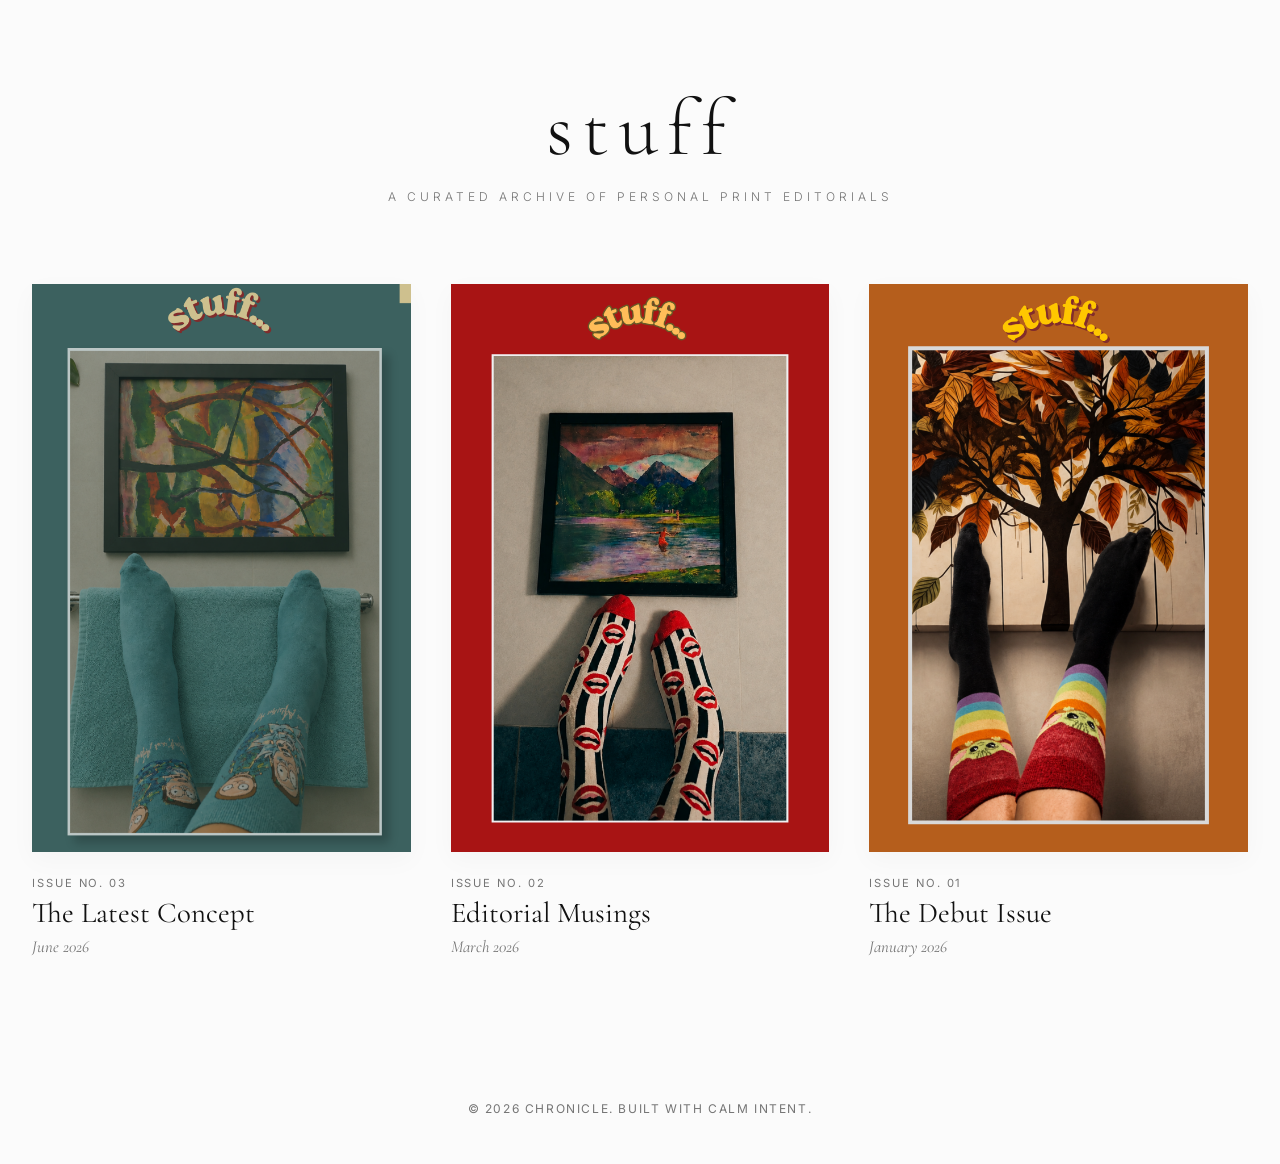
==== index.html @ 2f14ea39 "Initialize STUFF high-end editorial archive PWA" ====
<!DOCTYPE html>
<html lang="en">
<head>
    <meta charset="UTF-8">
    <meta name="viewport" content="width=device-width, initial-scale=1.0">
    <title>stuff | Print Archive</title>
    <link rel="stylesheet" href="assets/css/styles.css"> 
    <link rel="preconnect" href="https://fonts.googleapis.com">
    <link rel="preconnect" href="https://fonts.gstatic.com" crossorigin>
    <link href="https://fonts.googleapis.com/css2?family=Cormorant+Garamond:ital,wght@0,300;0,400;0,600&family=Inter:wght@200;300;400&display=swap" rel="stylesheet">
    <!-- PWA Installation Controls -->
    <link rel="manifest" href="manifest.json">
    <meta name="theme-color" content="#fbfbfb">
    <meta name="apple-mobile-web-app-capable" content="yes">
</head>
<body class="kindle-home">

    <header class="site-header">
        <h1 class="site-title">stuff</h1>
        <p class="site-subtitle">A Curated Archive of Personal Print Editorials</p>
    </header>

    <main class="archive-showcase-container">
        <div id="bookshelf"></div>
    </main>

    <footer class="site-footer">
        <p>&copy; 2026 Chronicle. Built with calm intent.</p>
    </footer>

    <script src="assets/js/app.js"></script>
</body>
</html>
---- assets/css/styles.css ----
/* ==========================================================================
   1. CORE DESIGN TOKEN VARIABLES & RESETS
   ========================================================================== */
:root {
    /* Precise soft, clean Kindle-for-PC neutral canvas tones */
    --bg-warm-paper: #fbfbfb;   
    --text-charcoal: #111111;   
    --text-muted: #757575;
    --font-serif: 'Cormorant Garamond', Georgia, serif;
    --font-sans: 'Inter', system-ui, sans-serif;
}

* {
    box-sizing: border-box;
    margin: 0;
    padding: 0;
}

body {
    background-color: var(--bg-warm-paper);
    color: var(--text-charcoal);
    font-family: var(--font-sans);
    -webkit-font-smoothing: antialiased;
    min-height: 100vh;
    display: flex;
    flex-direction: column;
}

/* ==========================================================================
   2. HOMEPAGE BRAND HEADER SYSTEM
   ========================================================================== */
.site-header {
    padding: 5rem 2rem 3rem 2rem;
    text-align: center;
}

.site-title {
    font-family: var(--font-serif);
    font-size: 5rem; /* Large commanding brand presence */
    font-weight: 300;
    letter-spacing: 0.6rem;
    margin-bottom: 0.75rem;
    color: var(--text-charcoal);
}

.site-subtitle {
    font-size: 0.75rem;
    font-weight: 300;
    text-transform: uppercase;
    letter-spacing: 0.25rem;
    color: var(--text-muted);
}

/* ==========================================================================
   3. WIDESCREEN VOGUE-STYLE 3-COLUMN SHOWCASE GRID
   ========================================================================== */
.archive-showcase-container {
    flex: 1;
    max-width: 1350px; /* Opens up layout width constraints completely */
    margin: 0 auto;
    width: 100%;
    padding: 2rem 2rem 6rem 2rem;
}

.horizontal-showcase-row {
    display: grid;
    grid-template-columns: repeat(3, 1fr); /* Enforces exactly 3 magazine columns across */
    gap: 4rem 2.5rem;                     /* Clean, uniform spatial gaps */
    width: 100%;
}

/* Individual Grid Card Elements */
.premium-editorial-card {
    display: flex;
    flex-direction: column;
    text-decoration: none;
    color: inherit;
    width: 100%;
}

/* Tall, elegant vertical cover crop frames */
.showcase-cover-frame {
    width: 100%;
    aspect-ratio: 2 / 3; /* Matches premium print-media proportions */
    overflow: hidden;
    background-color: rgba(0,0,0,0.01);
    box-shadow: 0 8px 25px rgba(0, 0, 0, 0.03); /* Crisp, subtle flat shadow edges */
}

.showcase-img {
    width: 100%;
    height: 100%;
    object-fit: cover;
    display: block;
}

/* Clean Typography Blocks Directly Beneath Images */
.showcase-meta-block {
    margin-top: 1.5rem;
    display: flex;
    flex-direction: column;
    text-align: left;
}

.issue-tag {
    font-size: 0.7rem;
    text-transform: uppercase;
    letter-spacing: 0.12rem;
    color: var(--text-muted);
    margin-bottom: 0.4rem;
}

.issue-title {
    font-family: var(--font-serif);
    font-size: 1.8rem;
    font-weight: 400;
    line-height: 1.2;
    margin-bottom: 0.3rem;
    color: var(--text-charcoal);
}

.issue-date {
    font-family: var(--font-serif);
    font-style: italic;
    font-size: 1.05rem;
    color: var(--text-muted);
}

/* ==========================================================================
   4. IMMERSIVE WARM PAPER KINDLE READING ROOM
   ========================================================================== */
.reader-body {
    background-color: #f6f6f6 !important; /* Neutral structural gray framing container background */
    color: var(--text-charcoal);
    overflow: hidden;
    height: 100vh;
    padding: 0;
}

.reader-nav {
    display: flex;
    justify-content: space-between;
    align-items: center;
    padding: 1rem 2.5rem;
    background-color: var(--bg-warm-paper);
    border-bottom: 1px solid #e5e5e5;       /* Modern, low-contrast separator */
    z-index: 100;
    position: relative;
    font-family: var(--font-sans);
}

.back-button {
    color: var(--text-charcoal);
    text-decoration: none;
    font-size: 0.8rem;
    text-transform: uppercase;
    letter-spacing: 0.15rem;
}

.reader-issue-title {
    font-family: var(--font-serif);
    font-style: italic;
    font-size: 1.2rem;
    font-weight: 400;
}

.page-indicator {
    font-size: 0.85rem;
    color: var(--text-muted);
    letter-spacing: 0.05rem;
}

.reader-viewport {
    height: calc(100vh - 65px);
    width: 100%;
    overflow: hidden;
    position: relative;
}

.container-scroll {
    height: 100%;
    overflow-y: auto;
    padding: 4rem 0;
    display: flex;
    flex-direction: column;
    align-items: center;
    gap: 4rem;
    scroll-behavior: smooth;
    background-color: #fbfbfb !important; /* Matches clean text backdrop from screenshot */
}

/* ==========================================================================
   5. HIGH-RES SEAMLESS CANVAS BLENDING & TEXT LAYERS
   ========================================================================== */
.page-container {
    position: relative;
    max-width: 85%;
    width: auto;
    height: auto;
    background-color: transparent !important; 
    box-shadow: none !important; /* Discards ugly gray boxy borders completely */
}

.page-container canvas {
    display: block;
    width: 100%;
    height: auto !important;
    mix-blend-mode: multiply; /* Melts white document layers into the background seamlessly */
    filter: multiply; 
}

/* Crisp Selection Overlay Coordinate Maps */
.textLayer {
    position: absolute;
    left: 0;
    top: 0;
    right: 0;
    bottom: 0;
    overflow: hidden;
    opacity: 1;
    line-height: 1.0;
    mix-blend-mode: multiply;
}

.textLayer > span {
    color: transparent;
    position: absolute;
    white-space: pre;
    cursor: text;
    transform-origin: 0% 0%;
}

.textLayer ::selection {
    background: rgba(0, 0, 255, 0.15);
}

/* ==========================================================================
   6. EDITORIAL LOADER SYSTEM CONFIGURATIONS
   ========================================================================== */
.reader-placeholder {
    position: absolute;
    top: 0;
    left: 0;
    width: 100%;
    height: 100%;
    display: flex;
    flex-direction: column;
    justify-content: center;
    align-items: center;
    background-color: #fbfbfb !important; /* Locks background parameters together */
    z-index: 90;
    transition: opacity 0.4s ease;
}

.loading-cover-blur {
    max-width: 280px;
    height: auto;
    aspect-ratio: 1 / 1.414;
    object-fit: cover;
    box-shadow: 0 15px 35px rgba(0, 0, 0, 0.04);
    margin-bottom: 2rem;
}

.loading-text {
    font-family: var(--font-serif);
    font-style: italic;
    font-size: 1.2rem;
    color: var(--text-muted);
    margin-top: 1rem;
}

.spinner-editorial {
    width: 32px;
    height: 32px;
    border: 2px solid rgba(0, 0, 0, 0.05);
    border-top-color: var(--text-charcoal);
    border-radius: 50%;
    animation: spinEditorial 1s infinite linear;
}

@keyframes spinEditorial {
    0% { transform: rotate(0deg); }
    100% { transform: rotate(360deg); }
}

/* ==========================================================================
   7. FOOTER SYSTEM SYSTEM
   ========================================================================== */
.site-footer {
    text-align: center;
    padding: 3rem 0;
    font-size: 0.75rem;
    letter-spacing: 0.1rem;
    color: var(--text-muted);
    text-transform: uppercase;
}
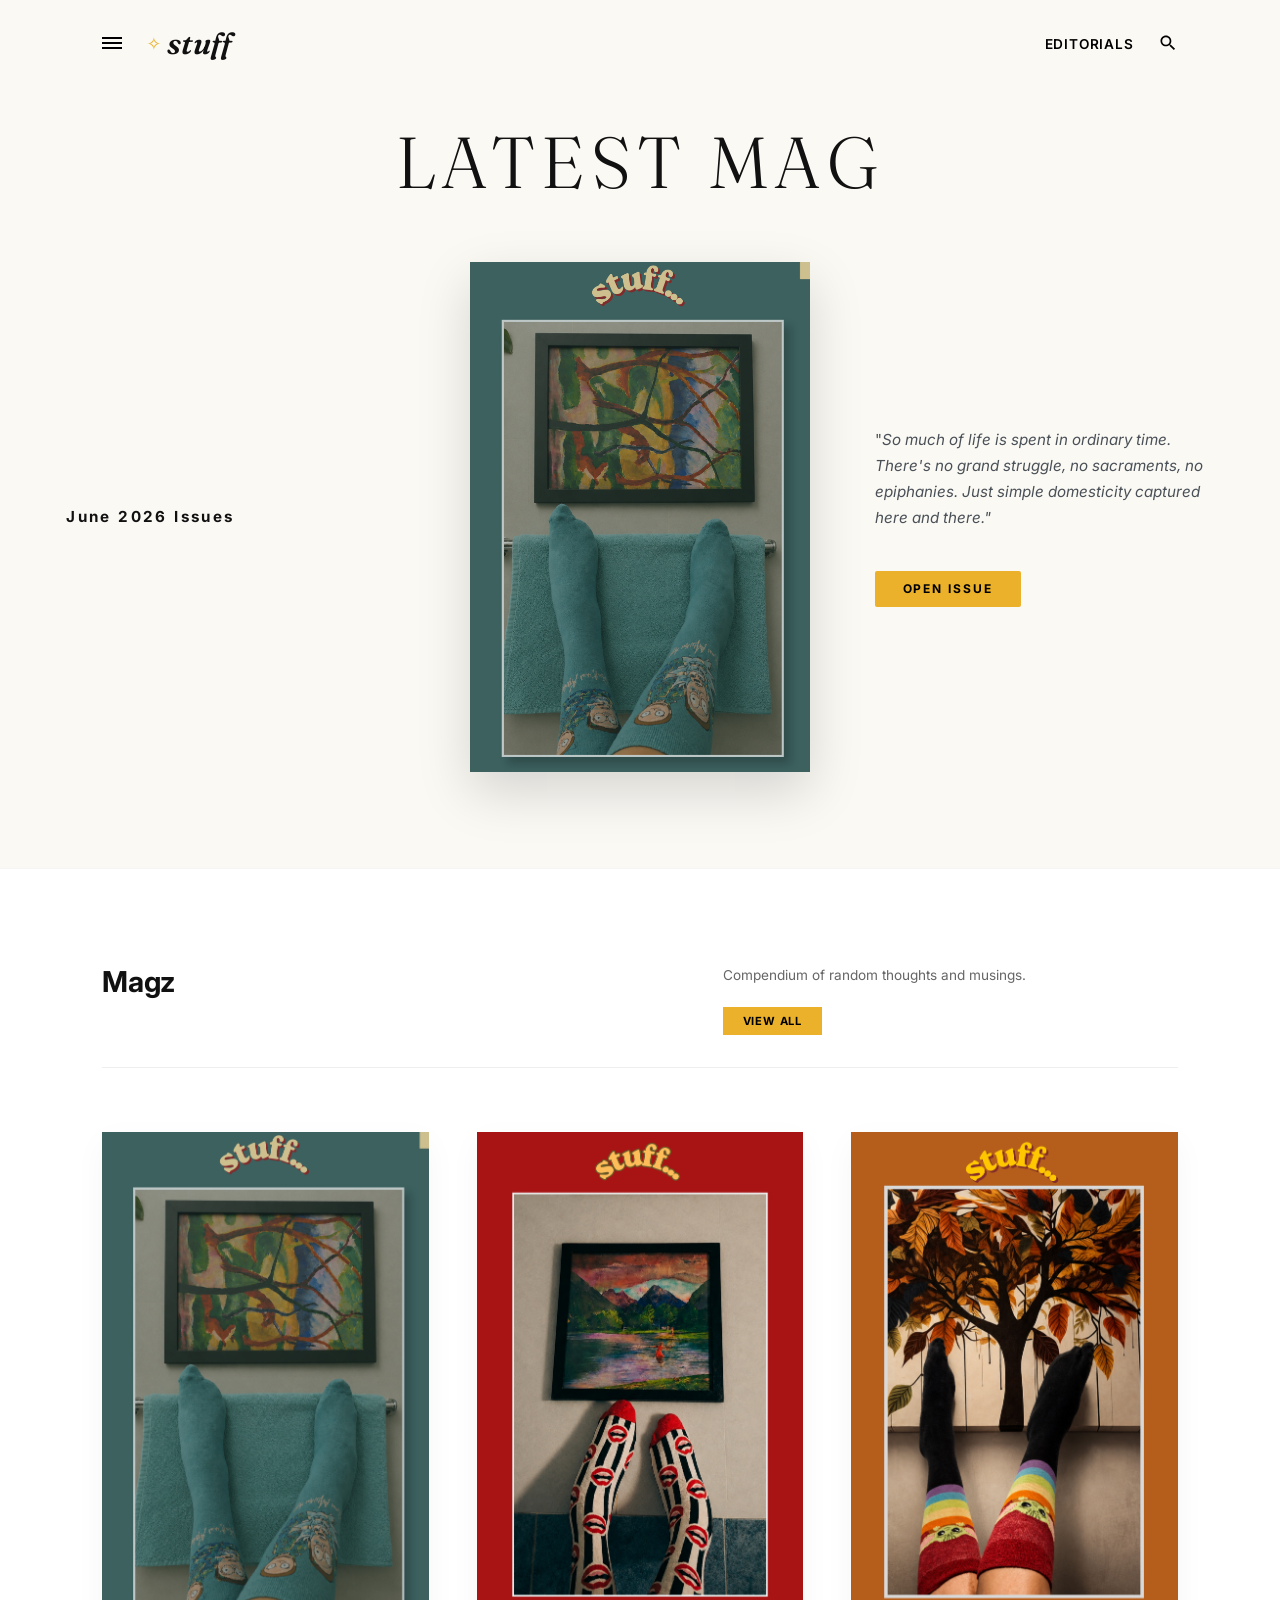
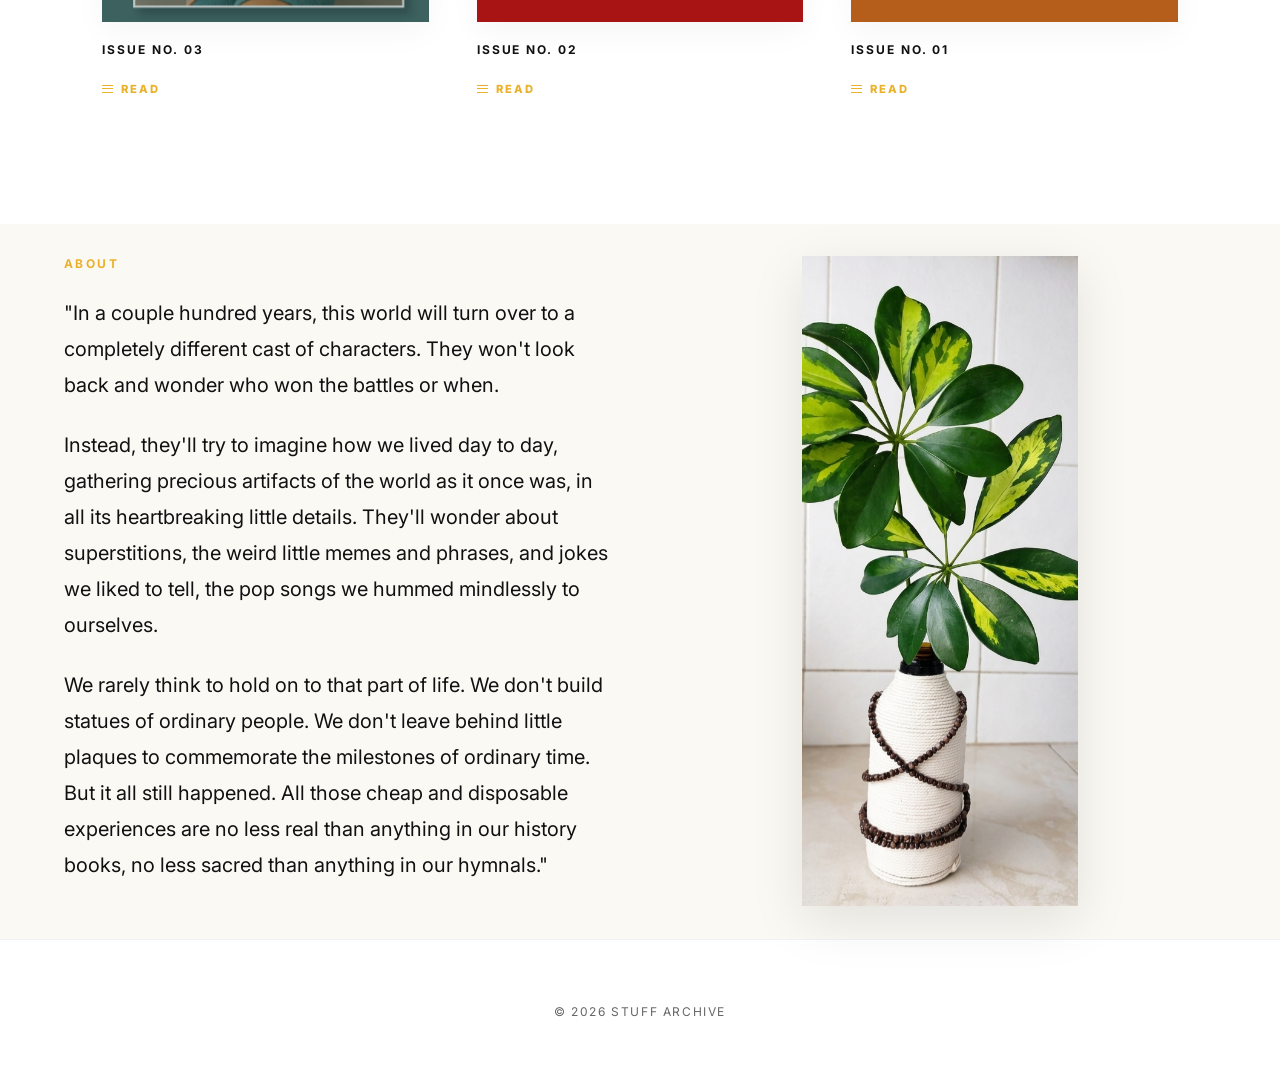
==== commit cbc1cdcf: "Major Update." ====
--- a/index.html
+++ b/index.html
@@ -7,27 +7,104 @@
     <link rel="stylesheet" href="assets/css/styles.css"> 
     <link rel="preconnect" href="https://fonts.googleapis.com">
     <link rel="preconnect" href="https://fonts.gstatic.com" crossorigin>
-    <link href="https://fonts.googleapis.com/css2?family=Cormorant+Garamond:ital,wght@0,300;0,400;0,600&family=Inter:wght@200;300;400&display=swap" rel="stylesheet">
-    <!-- PWA Installation Controls -->
-    <link rel="manifest" href="manifest.json">
-    <meta name="theme-color" content="#fbfbfb">
-    <meta name="apple-mobile-web-app-capable" content="yes">
+    <link href="https://fonts.googleapis.com/css2?family=Cormorant+Garamond:ital,wght@0,300;0,400;0,600;1,400&family=Inter:wght@300;400;600;700&display=swap" rel="stylesheet">
 </head>
-<body class="kindle-home">
+<body class="author-boutique-body">
 
-    <header class="site-header">
-        <h1 class="site-title">stuff</h1>
-        <p class="site-subtitle">A Curated Archive of Personal Print Editorials</p>
-    </header>
+<!-- HEADER NAVIGATION -->
+<header class="boutique-site-header">
+    <div class="header-left">
+        <button class="hamburger-menu-btn" aria-label="Menu">
+            <span class="hamburger-line"></span>
+            <span class="hamburger-line"></span>
+            <span class="hamburger-line"></span>
+        </button>
+        
+        <a href="index.html" class="whimsy-logo-container">
+            <span class="whimsy-sparkle">✧</span>
+            <h1 class="site-logo-text">stuff</h1>
+        </a>
+    </div>
 
-    <main class="archive-showcase-container">
-        <div id="bookshelf"></div>
-    </main>
+    <div class="header-right">
+        <nav class="desktop-nav-links">
+            <a href="#bookshelf-section">Editorials</a>
+        </nav>
+        <svg class="search-icon" viewBox="0 0 24 24" width="20" height="20"><path d="M15.5 14h-.79l-.28-.27C15.41 12.59 16 11.11 16 9.5 16 5.91 13.09 3 9.5 3S3 5.91 3 9.5 5.91 16 9.5 16c1.61 0 3.09-.59 4.23-1.57l.27.28v.79l5 4.99L20.49 19l-4.99-5zm-6 0C7.01 14 5 11.99 5 9.5S7.01 5 9.5 5 14 7.01 14 9.5 11.99 14 9.5 14z" fill="#000"/></svg>
+    </div>
+</header>
 
-    <footer class="site-footer">
-        <p>&copy; 2026 Chronicle. Built with calm intent.</p>
-    </footer>
+<main class="main-editorial-layout">
+    
+    <!-- LITERARY BOUTIQUE HERO SECTION -->
+    <section class="boutique-hero-section">
+        <h2 class="hero-top-title">Latest Mag</h2>
+        
+        <div class="hero-three-column-grid">
+            <!-- LEFT COLUMN: ARCHIVE METADATA -->
+            <div class="hero-col-left">
+                <p class="author-badge-text">June 2026 Issues</p>
+            </div>
 
-    <script src="assets/js/app.js"></script>
+            <!-- CENTER COLUMN: FEATURED ISSUE 03 COVER -->
+            <div class="hero-col-center">
+                <a href="reader.html?id=issue-03" class="featured-cover-link">
+                    <div class="featured-cover-shadow-box">
+                        <img src="assets/covers/issue-03.png" alt="Latest Issue 03 Cover" class="featured-hero-img">
+                    </div>
+                </a>
+            </div>
+
+            <!-- RIGHT COLUMN: ARTICLE SNIPPET & BALANCED CTA -->
+            <div class="hero-col-right">
+                <p class="featured-snippet-text">
+                "<em>So much of life is spent in ordinary time. There's no grand struggle, no sacraments, no epiphanies. Just simple domesticity captured here and there."</em>
+                </p>
+                <a href="reader.html?id=issue-03" class="boutique-gold-btn">Open Issue</a>
+            </div>
+        </div>
+    </section>
+
+    <!-- LOWER AREA CATALOG INDEX -->
+    <section id="bookshelf-section" class="archive-showcase-container">
+        <div class="catalog-split-header">
+            <div class="catalog-header-left">
+                <h3 class="catalog-main-heading">Magz</h3>
+            </div>
+            <div class="catalog-header-right">
+                <p class="catalog-side-note">Compendium of random thoughts and musings.</p>
+                <a href="#bookshelf-section" class="catalog-view-all-btn">View All</a>
+            </div>
+        </div>
+
+        <div id="bookshelf" class="horizontal-showcase-row">
+            <!-- Magazines append dynamically here via app.js -->
+        </div>
+    </section>
+</main>
+<!-- ABOUT THE ARCHIVE SECTION (Card with Overlay Image) -->
+    <section class="about-card-section" id="about-section">
+        <div class="about-card">
+            <span class="about-micro-label">About</span>
+            
+            <div class="about-content-text">
+                <p>"In a couple hundred years, this world will turn over to a completely different cast of characters. They won't look back and wonder who won the battles or when.</p>
+                
+                <p>Instead, they'll try to imagine how we lived day to day, gathering precious artifacts of the world as it once was, in all its heartbreaking little details. They'll wonder about superstitions, the weird little memes and phrases, and jokes we liked to tell, the pop songs we hummed mindlessly to ourselves.</p>
+                
+                <p>We rarely think to hold on to that part of life. We don't build statues of ordinary people. We don't leave behind little plaques to commemorate the milestones of ordinary time. But it all still happened. All those cheap and disposable experiences are no less real than anything in our history books, no less sacred than anything in our hymnals."</p>
+            </div>
+        </div>
+        
+        <div class="about-image-overlay">
+            <img src="assets/covers/about.png" alt="About the Archive">
+        </div>
+    </section>
+
+<footer class="site-footer">
+    <p>&copy; 2026 STUFF ARCHIVE</p>
+</footer>
+
+<script src="assets/js/app.js"></script>
 </body>
 </html>
--- a/assets/css/styles.css
+++ b/assets/css/styles.css
@@ -1,12 +1,15 @@
-/* ==========================================================================
-   1. CORE DESIGN TOKEN VARIABLES & RESETS
+@import url('https://fonts.googleapis.com/css2?family=Fraunces:ital@0;1&family=Inter:wght@400;600;700&display=swap');
+
+/* ==========================================================================
+   1. CORE PRIMITIVES & DESIGN TOKENS
    ========================================================================== */
 :root {
-    /* Precise soft, clean Kindle-for-PC neutral canvas tones */
-    --bg-warm-paper: #fbfbfb;   
-    --text-charcoal: #111111;   
-    --text-muted: #757575;
-    --font-serif: 'Cormorant Garamond', Georgia, serif;
+    --bg-warm-cream: #fbf9f4;     
+    --bg-pure-white: #ffffff;
+    --accent-boutique-gold: #ebb12b; 
+    --text-charcoal: #111111;
+    --text-muted-gray: #666666;
+    --font-serif: 'Fraunces', Georgia, serif;
     --font-sans: 'Inter', system-ui, sans-serif;
 }
 
@@ -14,62 +17,276 @@
     box-sizing: border-box;
     margin: 0;
     padding: 0;
+    scroll-behavior: smooth;
 }
 
 body {
-    background-color: var(--bg-warm-paper);
+    background-color: var(--bg-warm-cream);
     color: var(--text-charcoal);
     font-family: var(--font-sans);
     -webkit-font-smoothing: antialiased;
-    min-height: 100vh;
+}
+
+/* ==========================================================================
+   2. REFINED HEADER NAVIGATION
+   ========================================================================== */
+.boutique-site-header {
+    display: flex;
+    justify-content: space-between;
+    align-items: center;
+    padding: 1.5rem 8%;
+    background-color: var(--bg-warm-cream);
+    width: 100%;
+    position: sticky;
+    top: 0;
+    z-index: 1000;
+}
+
+.header-left, .header-right {
+    display: flex;
+    align-items: center;
+    gap: 1.5rem;
+}
+
+.hamburger-menu-btn {
+    background: transparent;
+    border: none;
+    cursor: pointer;
     display: flex;
     flex-direction: column;
-}
-
-/* ==========================================================================
-   2. HOMEPAGE BRAND HEADER SYSTEM
-   ========================================================================== */
-.site-header {
-    padding: 5rem 2rem 3rem 2rem;
+    justify-content: space-between;
+    width: 20px;
+    height: 12px;
+}
+
+.hamburger-line {
+    background-color: #000000;
+    height: 2px;
+    width: 100%;
+    display: block;
+}
+
+.whimsy-logo-container {
+    display: flex;
+    align-items: center;
+    gap: 0.35rem;
+    text-decoration: none;
+    color: var(--text-charcoal);
+}
+
+.whimsy-sparkle {
+    font-size: 1.1rem;
+    color: var(--accent-boutique-gold);
+}
+
+.site-logo-text {
+    font-family: var(--font-serif);
+    font-style: italic;
+    font-weight: 600;
+    font-size: 1.9rem;
+    text-transform: lowercase;
+}
+
+.desktop-nav-links a {
+    text-decoration: none;
+    color: #000000;
+    font-weight: 600;
+    font-size: 0.85rem;
+    letter-spacing: 0.05rem;
+    text-transform: uppercase;
+}
+
+.search-icon {
+    cursor: pointer;
+}
+
+/* ==========================================================================
+   3. AUTHOR HERO SECTIONS
+   ========================================================================== */
+.boutique-hero-section {
+    width: 100%;
+    max-width: 1250px;
+    margin: 0 auto;
+    padding: 2rem 4% 6rem 4%;
     text-align: center;
 }
 
-.site-title {
+.hero-top-title {
     font-family: var(--font-serif);
-    font-size: 5rem; /* Large commanding brand presence */
     font-weight: 300;
-    letter-spacing: 0.6rem;
-    margin-bottom: 0.75rem;
-    color: var(--text-charcoal);
-}
-
-.site-subtitle {
+    font-size: 4.5rem; 
+    letter-spacing: 0.4rem;
+    text-transform: uppercase;
+    color: var(--text-charcoal);
+    margin-bottom: 3.5rem;
+}
+
+.hero-three-column-grid {
+    display: grid;
+    grid-template-columns: 1fr 1.1fr 1fr; 
+    gap: 3rem;
+    align-items: center;
+    text-align: left;
+}
+
+.hero-col-left {
+    display: flex;
+    flex-direction: column;
+    justify-content: center;
+}
+
+.author-badge-text {
+    font-size: 0.95rem;
+    font-weight: 700;
+    letter-spacing: 0.15rem;
+    line-height: 1.4;
+    color: var(--text-charcoal);
+}
+
+.hero-col-center {
+    display: flex;
+    justify-content: center;
+    width: 100%;
+}
+
+.featured-cover-link {
+    width: 100%;
+    max-width: 340px;
+    display: block;
+    text-decoration: none;
+}
+
+.featured-cover-shadow-box {
+    width: 100%;
+    aspect-ratio: 2 / 3;
+    box-shadow: 0 20px 50px rgba(0, 0, 0, 0.15); 
+    transition: transform 0.3s ease;
+}
+
+.featured-cover-shadow-box:hover {
+    transform: scale(1.015);
+}
+
+.featured-hero-img {
+    width: 100%;
+    height: 100%;
+    object-fit: cover;
+    display: block;
+}
+
+.hero-col-right {
+    display: flex;
+    flex-direction: column;
+    align-items: flex-start;
+}
+
+.featured-snippet-text {
+    font-family: var(--font-sans);
+    font-size: 0.95rem;
+    line-height: 1.7;
+    color: #495057;
+    margin-bottom: 2.5rem; /* Generates breathing space between text and Read button */
+}
+
+.boutique-gold-btn {
+    display: inline-block;
+    text-decoration: none;
+    background-color: var(--accent-boutique-gold);
+    color: #000000;
+    padding: 0.65rem 1.75rem; 
     font-size: 0.75rem;
-    font-weight: 300;
-    text-transform: uppercase;
-    letter-spacing: 0.25rem;
-    color: var(--text-muted);
-}
-
-/* ==========================================================================
-   3. WIDESCREEN VOGUE-STYLE 3-COLUMN SHOWCASE GRID
+    font-weight: 700;
+    text-transform: uppercase;
+    letter-spacing: 0.12rem;
+    border-radius: 2px;
+}
+
+@media (max-width: 991px) {
+    .hero-top-title {
+        font-size: 2.8rem;
+        letter-spacing: 0.2rem;
+        margin-bottom: 2rem;
+    }
+    .hero-three-column-grid {
+        grid-template-columns: 1fr;
+        gap: 3rem;
+        text-align: center;
+    }
+    .hero-col-right {
+        align-items: center;
+    }
+}
+
+/* ==========================================================================
+   4. SHOWCASE ARCHIVE CATALOG INDEX
    ========================================================================== */
 .archive-showcase-container {
-    flex: 1;
-    max-width: 1350px; /* Opens up layout width constraints completely */
-    margin: 0 auto;
-    width: 100%;
-    padding: 2rem 2rem 6rem 2rem;
+    background-color: var(--bg-pure-white); 
+    width: 100vw;
+    padding: 6rem 8% 8rem 8%;
+    border-top: 1px solid rgba(0, 0, 0, 0.04);
+}
+
+.catalog-split-header {
+    display: grid;
+    grid-template-columns: 1.1fr 0.9fr;
+    gap: 4rem;
+    align-items: flex-start;
+    margin-bottom: 4rem;
+    border-bottom: 1px solid #eeeeee;
+    padding-bottom: 2rem;
+}
+
+@media (max-width: 768px) {
+    .catalog-split-header {
+        grid-template-columns: 1fr;
+        gap: 1.5rem;
+        margin-bottom: 3rem;
+    }
+}
+
+.catalog-main-heading {
+    font-family: var(--font-sans);
+    font-weight: 700;
+    font-size: 1.8rem;
+    line-height: 1.2;
+    letter-spacing: -0.02rem;
+    color: var(--text-charcoal);
+}
+
+.catalog-side-note {
+    font-size: 0.85rem;
+    line-height: 1.6;
+    color: var(--text-muted-gray);
+    margin-bottom: 1.25rem;
+}
+
+.catalog-view-all-btn {
+    display: inline-block;
+    text-decoration: none;
+    background-color: var(--accent-boutique-gold);
+    color: #000000;
+    padding: 0.45rem 1.25rem;
+    font-size: 0.7rem;
+    font-weight: 700;
+    text-transform: uppercase;
+    letter-spacing: 0.05rem;
 }
 
 .horizontal-showcase-row {
     display: grid;
-    grid-template-columns: repeat(3, 1fr); /* Enforces exactly 3 magazine columns across */
-    gap: 4rem 2.5rem;                     /* Clean, uniform spatial gaps */
-    width: 100%;
-}
-
-/* Individual Grid Card Elements */
+    grid-template-columns: repeat(3, 1fr);
+    gap: 3.5rem 3rem;
+    width: 100%;
+}
+
+@media (max-width: 991px) {
+    .horizontal-showcase-row {
+        grid-template-columns: 1fr;
+        gap: 4rem;
+    }
+}
+
 .premium-editorial-card {
     display: flex;
     flex-direction: column;
@@ -78,13 +295,11 @@
     width: 100%;
 }
 
-/* Tall, elegant vertical cover crop frames */
 .showcase-cover-frame {
     width: 100%;
-    aspect-ratio: 2 / 3; /* Matches premium print-media proportions */
+    aspect-ratio: 2 / 3;
     overflow: hidden;
-    background-color: rgba(0,0,0,0.01);
-    box-shadow: 0 8px 25px rgba(0, 0, 0, 0.03); /* Crisp, subtle flat shadow edges */
+    box-shadow: 0 10px 30px rgba(0,0,0,0.04);
 }
 
 .showcase-img {
@@ -92,48 +307,195 @@
     height: 100%;
     object-fit: cover;
     display: block;
-}
-
-/* Clean Typography Blocks Directly Beneath Images */
-.showcase-meta-block {
-    margin-top: 1.5rem;
+    transition: transform 0.4s ease;
+}
+
+.premium-editorial-card:hover .showcase-img {
+    transform: scale(1.02);
+}
+
+/* ==========================================================================
+   VERTICAL CARD BLOCK METADATA STACK FIX
+   ========================================================================== */
+.issue-inline-footer {
+    margin-top: 1.25rem;
+    display: flex;
+    flex-direction: column; /* Force vertical stacking alignment */
+    align-items: flex-start; 
+    gap: 0.65rem; 
+    width: 100%;
+}
+
+.issue-tag {
+    font-size: 0.75rem;
+    font-weight: 700;
+    text-transform: uppercase;
+    letter-spacing: 0.12rem;
+    color: var(--text-charcoal);
+}
+
+.editorial-read-btn {
+    display: inline-flex;
+    align-items: center;
+    font-size: 0.7rem;
+    font-weight: 800;
+    letter-spacing: 0.12rem;
+    text-transform: uppercase;
+    color: var(--accent-boutique-gold);
+    margin-top: 0.15rem;
+}
+
+.btn-menu-lines {
     display: flex;
     flex-direction: column;
-    text-align: left;
-}
-
-.issue-tag {
-    font-size: 0.7rem;
-    text-transform: uppercase;
-    letter-spacing: 0.12rem;
-    color: var(--text-muted);
-    margin-bottom: 0.4rem;
-}
-
-.issue-title {
+    justify-content: space-between;
+    width: 11px;
+    height: 8px;
+    margin-right: 0.5rem;
+}
+
+.btn-menu-lines span {
+    background-color: currentColor;
+    height: 1px;
+    width: 100%;
+    display: block;
+}
+
+.site-footer {
+    text-align: center;
+    padding: 4rem 0;
+    font-size: 0.75rem;
+    letter-spacing: 0.1rem;
+    color: var(--text-muted-gray);
+    background-color: var(--bg-pure-white);
+    border-top: 1px solid #f1f3f5;
+}
+
+/* ==========================================================================
+   ABOUT CARD SECTION (Layered Text Layout)
+   ========================================================================== */
+.about-card-section {
+    background-color: var(--bg-warm-cream);
+    padding: 2rem 5%;
+    display: grid;
+    grid-template-columns: 1fr 1fr;
+    gap: 3rem;
+    align-items: center;
+    position: relative;
+}
+
+.about-card {
+    background-color: transparent;
+    padding: 0;
+    max-width: 100%;
+    width: 100%;
+    box-shadow: none;
+    border-radius: 0;
+    z-index: 2;
+}
+
+.about-image-overlay {
+    position: relative;
+    width: 100%;
+    height: 650px;
+    display: flex;
+    align-items: center;
+    justify-content: center;
+    margin-top: -5rem;
+    margin-bottom: -5rem;
+}
+
+.about-image-overlay img,
+.image-placeholder {
+    width: 50%;
+    height: 100%;
+    object-fit: cover;
+    display: block;
+    box-shadow: 0 15px 50px rgba(0,0,0,0.1);
+}
+
+.image-placeholder {
+    background-color: #f0ede8;
+    color: #999;
+    font-family: var(--font-sans);
+    font-size: 1rem;
+    display: flex;
+    align-items: center;
+    justify-content: center;
+}
+
+.about-micro-label {
+    display: block;
+    font-family: var(--font-sans);
+    font-size: 0.75rem;
+    font-weight: 700;
+    text-transform: uppercase;
+    letter-spacing: 0.15rem;
+    color: var(--accent-boutique-gold);
+    margin-bottom: 1.5rem;
+}
+
+.about-title-teal {
     font-family: var(--font-serif);
-    font-size: 1.8rem;
-    font-weight: 400;
+    font-weight: 700;
+    font-size: 2.2rem;
+    letter-spacing: 0.02rem;
+    color: var(--accent-boutique-gold);
+    margin-bottom: 2.5rem;
     line-height: 1.2;
-    margin-bottom: 0.3rem;
-    color: var(--text-charcoal);
-}
-
-.issue-date {
-    font-family: var(--font-serif);
-    font-style: italic;
-    font-size: 1.05rem;
-    color: var(--text-muted);
-}
-
-/* ==========================================================================
-   4. IMMERSIVE WARM PAPER KINDLE READING ROOM
+}
+
+.about-content-text p {
+    font-family: var(--font-sans);
+    font-size: 1.25rem;
+    line-height: 1.8;
+    color: var(--text-charcoal);
+    margin-bottom: 1.5rem;
+}
+
+/* Mobile Responsive */
+@media (max-width: 1024px) {
+    .about-card-section {
+        grid-template-columns: 1fr;
+        gap: 2rem;
+    }
+    
+    .about-image-overlay {
+        height: 500px;
+        margin-top: 0;
+        margin-bottom: 0;
+    }
+}
+
+@media (max-width: 768px) {
+    .about-card-section {
+        padding: 4rem 5%;
+    }
+    
+    .about-card {
+        padding: 3rem 2rem;
+    }
+    
+    .about-title-teal {
+        font-size: 1.7rem;
+    }
+    
+    .about-image-overlay {
+        height: 400px;
+    }
+}
+
+ /* ==========================================================================
+   5. PERFECTED COMPONENT VIEW CENTERING (Anti-Jump & Scroll Fixes)
    ========================================================================== */
 .reader-body {
-    background-color: #f6f6f6 !important; /* Neutral structural gray framing container background */
-    color: var(--text-charcoal);
-    overflow: hidden;
-    height: 100vh;
+    background-color: #fbfbfb !important;
+    /* Forces scrollbar to exist so the page NEVER jumps left/right */
+    overflow-y: scroll; 
+    overflow-x: hidden;
+    min-height: 100vh;
+    /* 100% prevents horizontal shifting */
+    width: 100%; 
     padding: 0;
 }
 
@@ -141,102 +503,41 @@
     display: flex;
     justify-content: space-between;
     align-items: center;
-    padding: 1rem 2.5rem;
-    background-color: var(--bg-warm-paper);
-    border-bottom: 1px solid #e5e5e5;       /* Modern, low-contrast separator */
-    z-index: 100;
+    padding: 1rem 1.5rem;
+    background-color: var(--bg-pure-white);
+    border-bottom: 1px solid #e5e5e5;
+    height: 55px;
+    /* Locks nav to top so it stays above the PDF */
+    position: sticky;
+    top: 0;
+    z-index: 9999; 
+    font-family: var(--font-sans);
+    font-size: 0.85rem;
+}
+
+.return-library-link {
+    text-decoration: none;
+    color: var(--text-charcoal);
+    font-weight: 700;
+    font-size: 0.75rem;
+    letter-spacing: 0.1rem;
+    text-transform: uppercase;
+    cursor: pointer;
+    transition: color 0.2s ease;
+}
+
+.return-library-link:hover {
+    color: var(--accent-boutique-gold);
+}
+
+.reader-viewport {
+    width: 100%;
+    /* Stops flexbox side-by-side loading jump */
+    display: block; 
     position: relative;
-    font-family: var(--font-sans);
-}
-
-.back-button {
-    color: var(--text-charcoal);
-    text-decoration: none;
-    font-size: 0.8rem;
-    text-transform: uppercase;
-    letter-spacing: 0.15rem;
-}
-
-.reader-issue-title {
-    font-family: var(--font-serif);
-    font-style: italic;
-    font-size: 1.2rem;
-    font-weight: 400;
-}
-
-.page-indicator {
-    font-size: 0.85rem;
-    color: var(--text-muted);
-    letter-spacing: 0.05rem;
-}
-
-.reader-viewport {
-    height: calc(100vh - 65px);
-    width: 100%;
-    overflow: hidden;
-    position: relative;
-}
-
-.container-scroll {
-    height: 100%;
-    overflow-y: auto;
-    padding: 4rem 0;
-    display: flex;
-    flex-direction: column;
-    align-items: center;
-    gap: 4rem;
-    scroll-behavior: smooth;
-    background-color: #fbfbfb !important; /* Matches clean text backdrop from screenshot */
-}
-
-/* ==========================================================================
-   5. HIGH-RES SEAMLESS CANVAS BLENDING & TEXT LAYERS
-   ========================================================================== */
-.page-container {
-    position: relative;
-    max-width: 85%;
-    width: auto;
-    height: auto;
-    background-color: transparent !important; 
-    box-shadow: none !important; /* Discards ugly gray boxy borders completely */
-}
-
-.page-container canvas {
-    display: block;
-    width: 100%;
-    height: auto !important;
-    mix-blend-mode: multiply; /* Melts white document layers into the background seamlessly */
-    filter: multiply; 
-}
-
-/* Crisp Selection Overlay Coordinate Maps */
-.textLayer {
-    position: absolute;
-    left: 0;
-    top: 0;
-    right: 0;
-    bottom: 0;
-    overflow: hidden;
-    opacity: 1;
-    line-height: 1.0;
-    mix-blend-mode: multiply;
-}
-
-.textLayer > span {
-    color: transparent;
-    position: absolute;
-    white-space: pre;
-    cursor: text;
-    transform-origin: 0% 0%;
-}
-
-.textLayer ::selection {
-    background: rgba(0, 0, 255, 0.15);
-}
-
-/* ==========================================================================
-   6. EDITORIAL LOADER SYSTEM CONFIGURATIONS
-   ========================================================================== */
+    min-height: calc(100vh - 55px);
+}
+
 .reader-placeholder {
     position: absolute;
     top: 0;
@@ -247,50 +548,78 @@
     flex-direction: column;
     justify-content: center;
     align-items: center;
-    background-color: #fbfbfb !important; /* Locks background parameters together */
-    z-index: 90;
-    transition: opacity 0.4s ease;
-}
-
-.loading-cover-blur {
-    max-width: 280px;
+    background-color: #fbfbfb; 
+    z-index: 50; 
+}
+
+.container-scroll {
+    width: 100%;
+    display: flex;
+    flex-direction: column;
+    align-items: center; 
+    padding: 4rem 0;
+    gap: 4rem;
+}
+
+.page-container {
+    position: relative;
+    /* Kills flexbox so PDF text layer doesn't push the image */
+    display: block; 
+    margin: 0 auto;
+    max-width: 90%;
+}
+
+.page-container canvas {
+    display: block;
+    margin: 0 auto;
+    max-width: 100%;
     height: auto;
-    aspect-ratio: 1 / 1.414;
-    object-fit: cover;
-    box-shadow: 0 15px 35px rgba(0, 0, 0, 0.04);
-    margin-bottom: 2rem;
-}
-
-.loading-text {
-    font-family: var(--font-serif);
-    font-style: italic;
-    font-size: 1.2rem;
-    color: var(--text-muted);
-    margin-top: 1rem;
-}
-
-.spinner-editorial {
-    width: 32px;
-    height: 32px;
-    border: 2px solid rgba(0, 0, 0, 0.05);
-    border-top-color: var(--text-charcoal);
-    border-radius: 50%;
-    animation: spinEditorial 1s infinite linear;
-}
-
-@keyframes spinEditorial {
-    0% { transform: rotate(0deg); }
-    100% { transform: rotate(360deg); }
-}
-
-/* ==========================================================================
-   7. FOOTER SYSTEM SYSTEM
-   ========================================================================== */
-.site-footer {
-    text-align: center;
-    padding: 3rem 0;
-    font-size: 0.75rem;
-    letter-spacing: 0.1rem;
-    color: var(--text-muted);
-    text-transform: uppercase;
-}+    box-shadow: 0 10px 40px rgba(0,0,0,0.08);
+}
+
+/* Nukes the ghost text layer completely */
+.textLayer {
+    display: none !important;
+}
+/* ==========================================================================
+   FIXED: PDF PAGE CONTAINER (Stops the jump and text-layer split)
+   ========================================================================== */
+.page-container {
+    position: relative;
+    display: block; /* Removed flexbox so it stops putting things side-by-side */
+    margin: 0 auto; /* Centers the container perfectly */
+    max-width: 90%;
+}
+
+.page-container canvas {
+    display: block;
+    margin: 0 auto; /* Centers the canvas inside the container */
+    max-width: 100%;
+    height: auto;
+    box-shadow: 0 10px 40px rgba(0,0,0,0.08); /* Slightly deepened the shadow for a premium feel */
+}
+
+/* Nuke the ghost text layer completely */
+.textLayer {
+    display: none !important;
+}
+/* ==========================================================================
+   ANTI-FLASH SMOOTHING LAYER
+   ========================================================================== */
+.page-container {
+    opacity: 0;
+    animation: smoothFadeIn 0.4s cubic-bezier(0.25, 0.46, 0.45, 0.94) forwards;
+    will-change: opacity;
+}
+
+@keyframes smoothFadeIn {
+    to {
+        opacity: 1;
+    }
+}
+
+/* Force canvas to maintain a stable, solid background color before rendering pixels */
+.page-container canvas {
+    background-color: #ffffff;
+    transition: opacity 0.2s ease;
+}
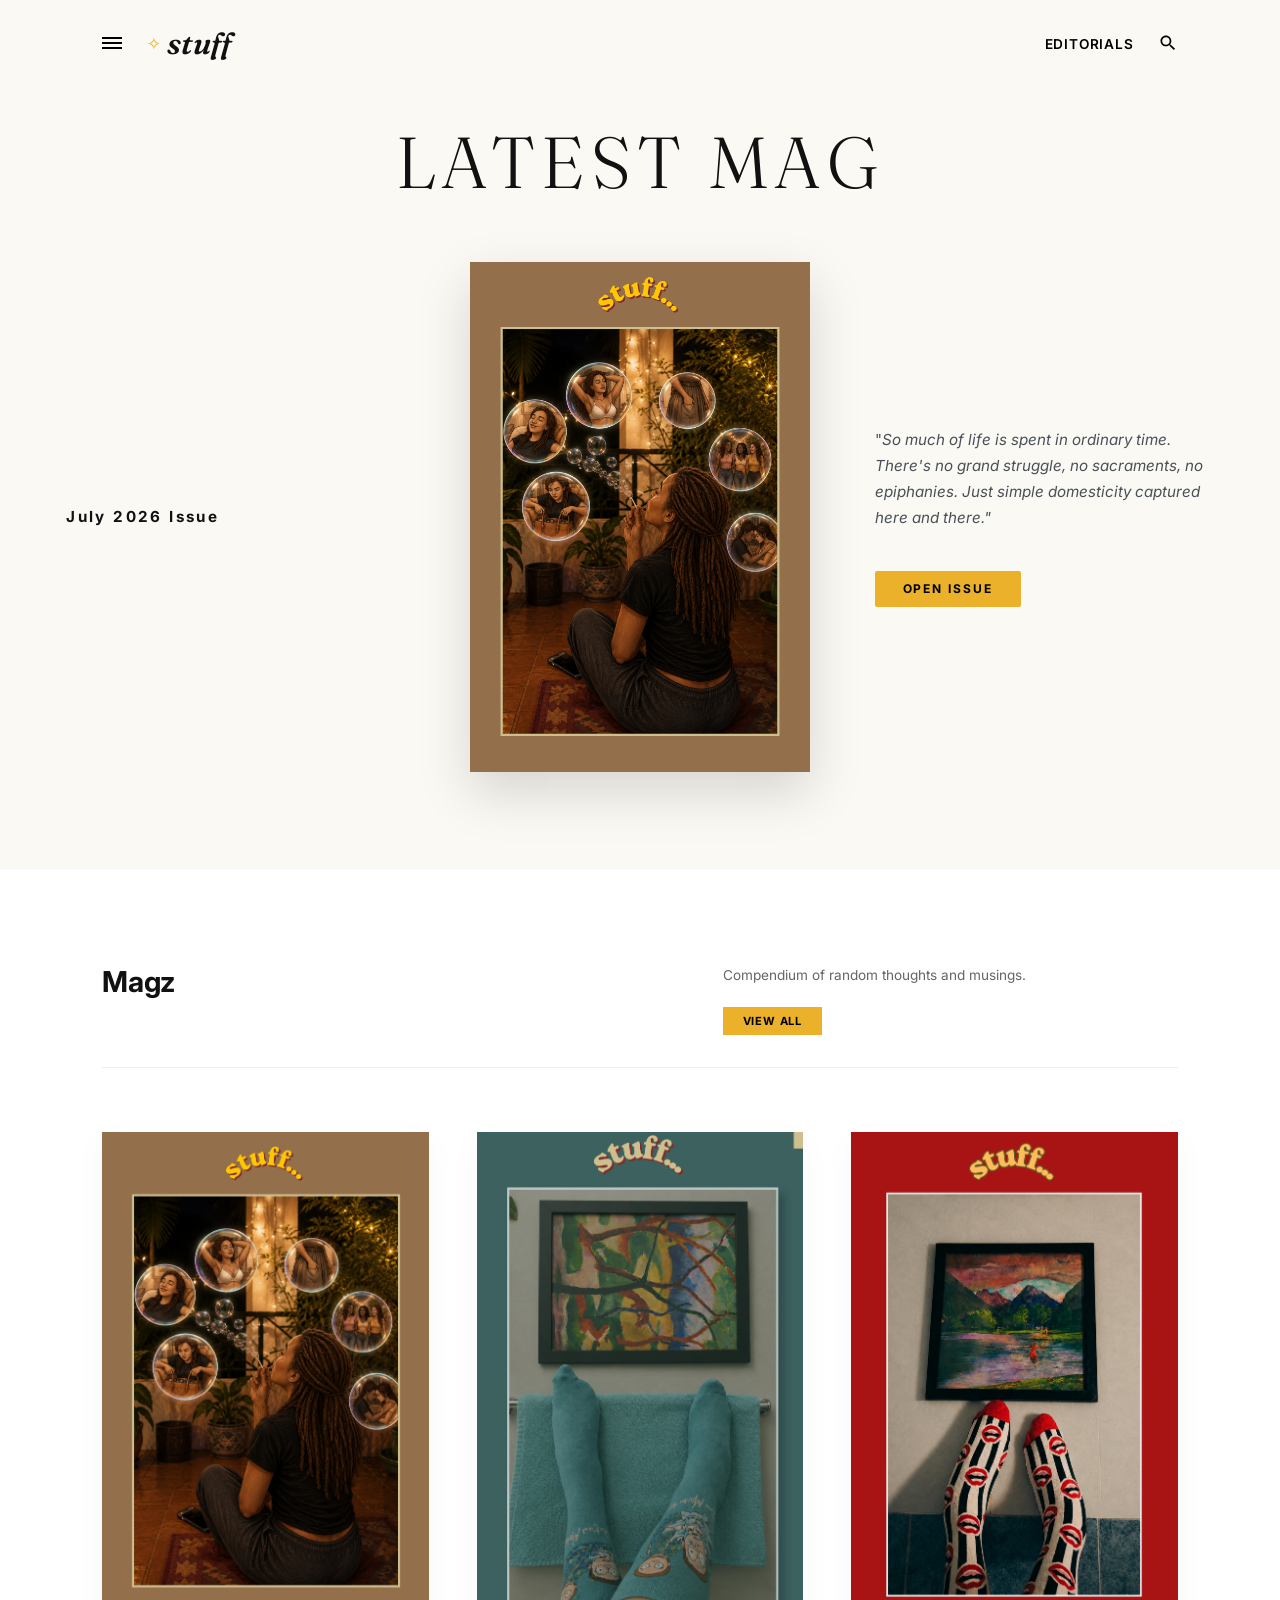
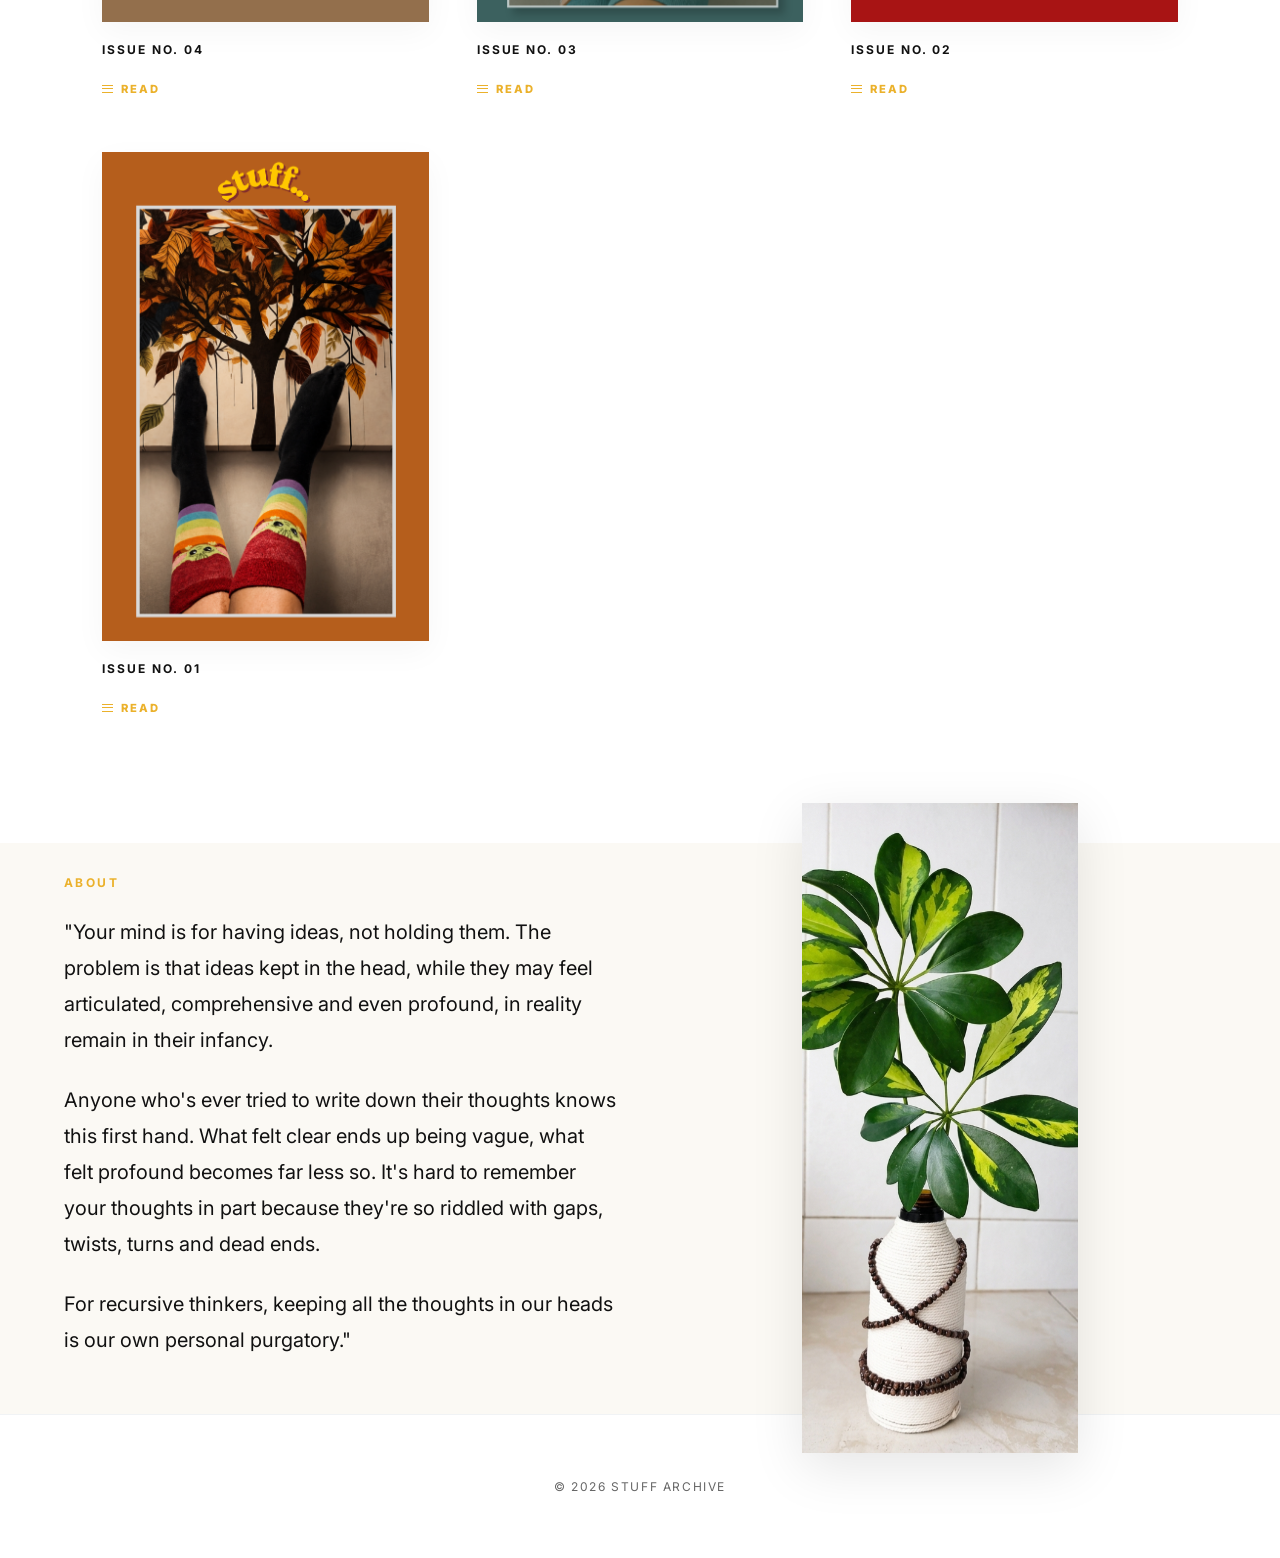
==== commit 008d6060: "Issue4." ====
--- a/index.html
+++ b/index.html
@@ -43,14 +43,14 @@
         <div class="hero-three-column-grid">
             <!-- LEFT COLUMN: ARCHIVE METADATA -->
             <div class="hero-col-left">
-                <p class="author-badge-text">June 2026 Issues</p>
+                <p class="author-badge-text">July 2026 Issue</p>
             </div>
 
-            <!-- CENTER COLUMN: FEATURED ISSUE 03 COVER -->
+            <!-- CENTER COLUMN: FEATURED ISSUE 04 COVER -->
             <div class="hero-col-center">
-                <a href="reader.html?id=issue-03" class="featured-cover-link">
+                <a href="reader.html?id=issue-04" class="featured-cover-link">
                     <div class="featured-cover-shadow-box">
-                        <img src="assets/covers/issue-03.png" alt="Latest Issue 03 Cover" class="featured-hero-img">
+                        <img src="assets/covers/issue-04.png" alt="Latest Issue 04 Cover" class="featured-hero-img">
                     </div>
                 </a>
             </div>
@@ -60,7 +60,7 @@
                 <p class="featured-snippet-text">
                 "<em>So much of life is spent in ordinary time. There's no grand struggle, no sacraments, no epiphanies. Just simple domesticity captured here and there."</em>
                 </p>
-                <a href="reader.html?id=issue-03" class="boutique-gold-btn">Open Issue</a>
+                <a href="reader.html?id=issue-04" class="boutique-gold-btn">Open Issue</a>
             </div>
         </div>
     </section>
@@ -88,11 +88,11 @@
             <span class="about-micro-label">About</span>
             
             <div class="about-content-text">
-                <p>"In a couple hundred years, this world will turn over to a completely different cast of characters. They won't look back and wonder who won the battles or when.</p>
+                <p>"Your mind is for having ideas, not holding them. The problem is that ideas kept in the head, while they may feel articulated, comprehensive and even profound, in reality remain in their infancy.</p>
                 
-                <p>Instead, they'll try to imagine how we lived day to day, gathering precious artifacts of the world as it once was, in all its heartbreaking little details. They'll wonder about superstitions, the weird little memes and phrases, and jokes we liked to tell, the pop songs we hummed mindlessly to ourselves.</p>
+                <p>Anyone who's ever tried to write down their thoughts knows this first hand. What felt clear ends up being vague, what felt profound becomes far less so. It's hard to remember your thoughts in part because they're so riddled with gaps, twists, turns and dead ends.</p>
                 
-                <p>We rarely think to hold on to that part of life. We don't build statues of ordinary people. We don't leave behind little plaques to commemorate the milestones of ordinary time. But it all still happened. All those cheap and disposable experiences are no less real than anything in our history books, no less sacred than anything in our hymnals."</p>
+                <p>For recursive thinkers, keeping all the thoughts in our heads is our own personal purgatory."</p>
             </div>
         </div>
         
--- a/assets/css/styles.css
+++ b/assets/css/styles.css
@@ -26,6 +26,12 @@
     font-family: var(--font-sans);
     -webkit-font-smoothing: antialiased;
 }
+/* Global Image Constraint - Stops all images from breaking the mobile viewport */
+img {
+    max-width: 100%;
+    height: auto;
+    display: block; /* Removes weird invisible margins under images */
+}
 
 /* ==========================================================================
    2. REFINED HEADER NAVIGATION
@@ -214,6 +220,52 @@
     }
     .hero-col-right {
         align-items: center;
+    }
+}
+
+@media (max-width: 768px) {
+    .boutique-hero-section {
+        padding: 1.5rem 5% 4rem 5%;
+    }
+    .hero-top-title {
+        font-size: 2rem;
+        letter-spacing: 0.1rem;
+        margin-bottom: 1.5rem;
+    }
+    .hero-three-column-grid {
+        gap: 2rem;
+    }
+    .featured-cover-link {
+        max-width: 250px;
+    }
+    .author-badge-text {
+        font-size: 0.85rem;
+    }
+    .featured-snippet-text {
+        font-size: 0.85rem;
+    }
+}
+
+@media (max-width: 480px) {
+    .boutique-hero-section {
+        padding: 1rem 4% 3rem 4%;
+    }
+    .hero-top-title {
+        font-size: 1.5rem;
+        letter-spacing: 0.05rem;
+        margin-bottom: 1rem;
+    }
+    .hero-three-column-grid {
+        gap: 1.5rem;
+    }
+    .featured-cover-link {
+        max-width: 200px;
+    }
+    .author-badge-text {
+        font-size: 0.75rem;
+    }
+    .featured-snippet-text {
+        font-size: 0.75rem;
     }
 }
 
